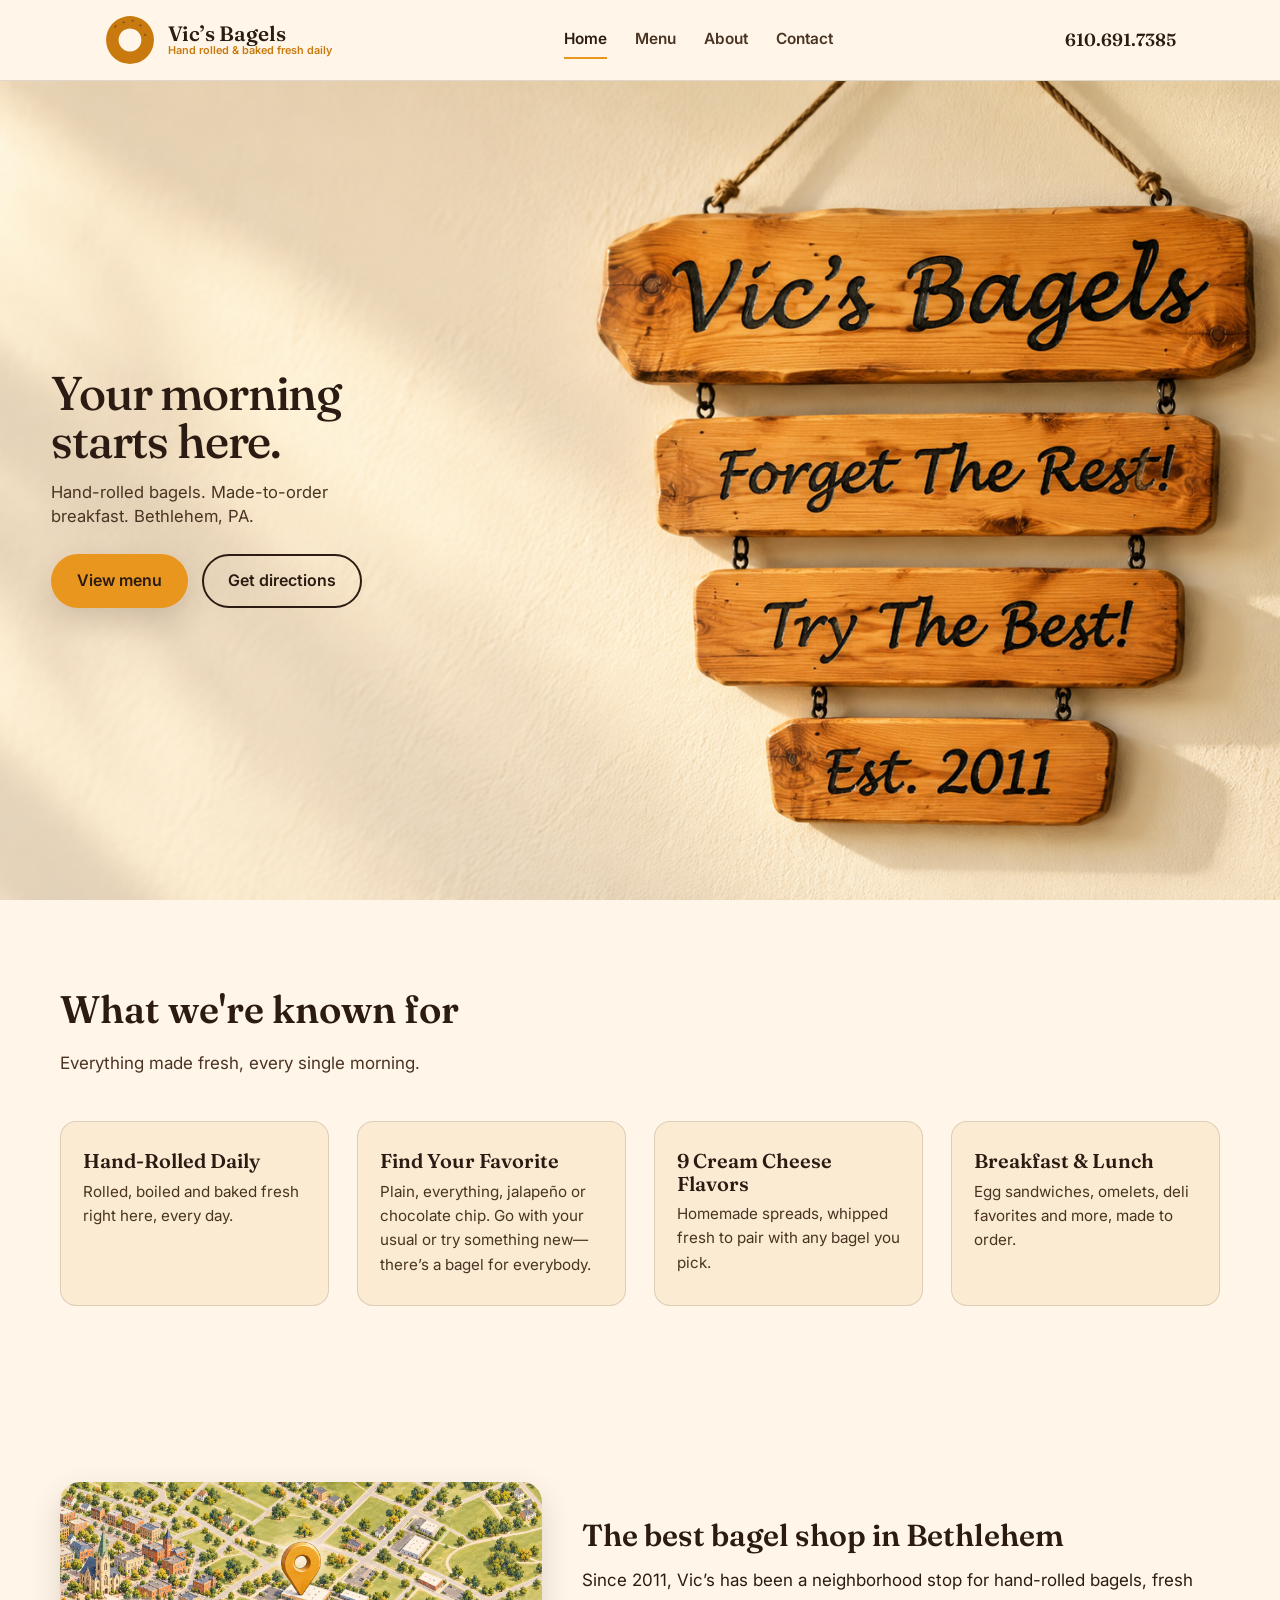
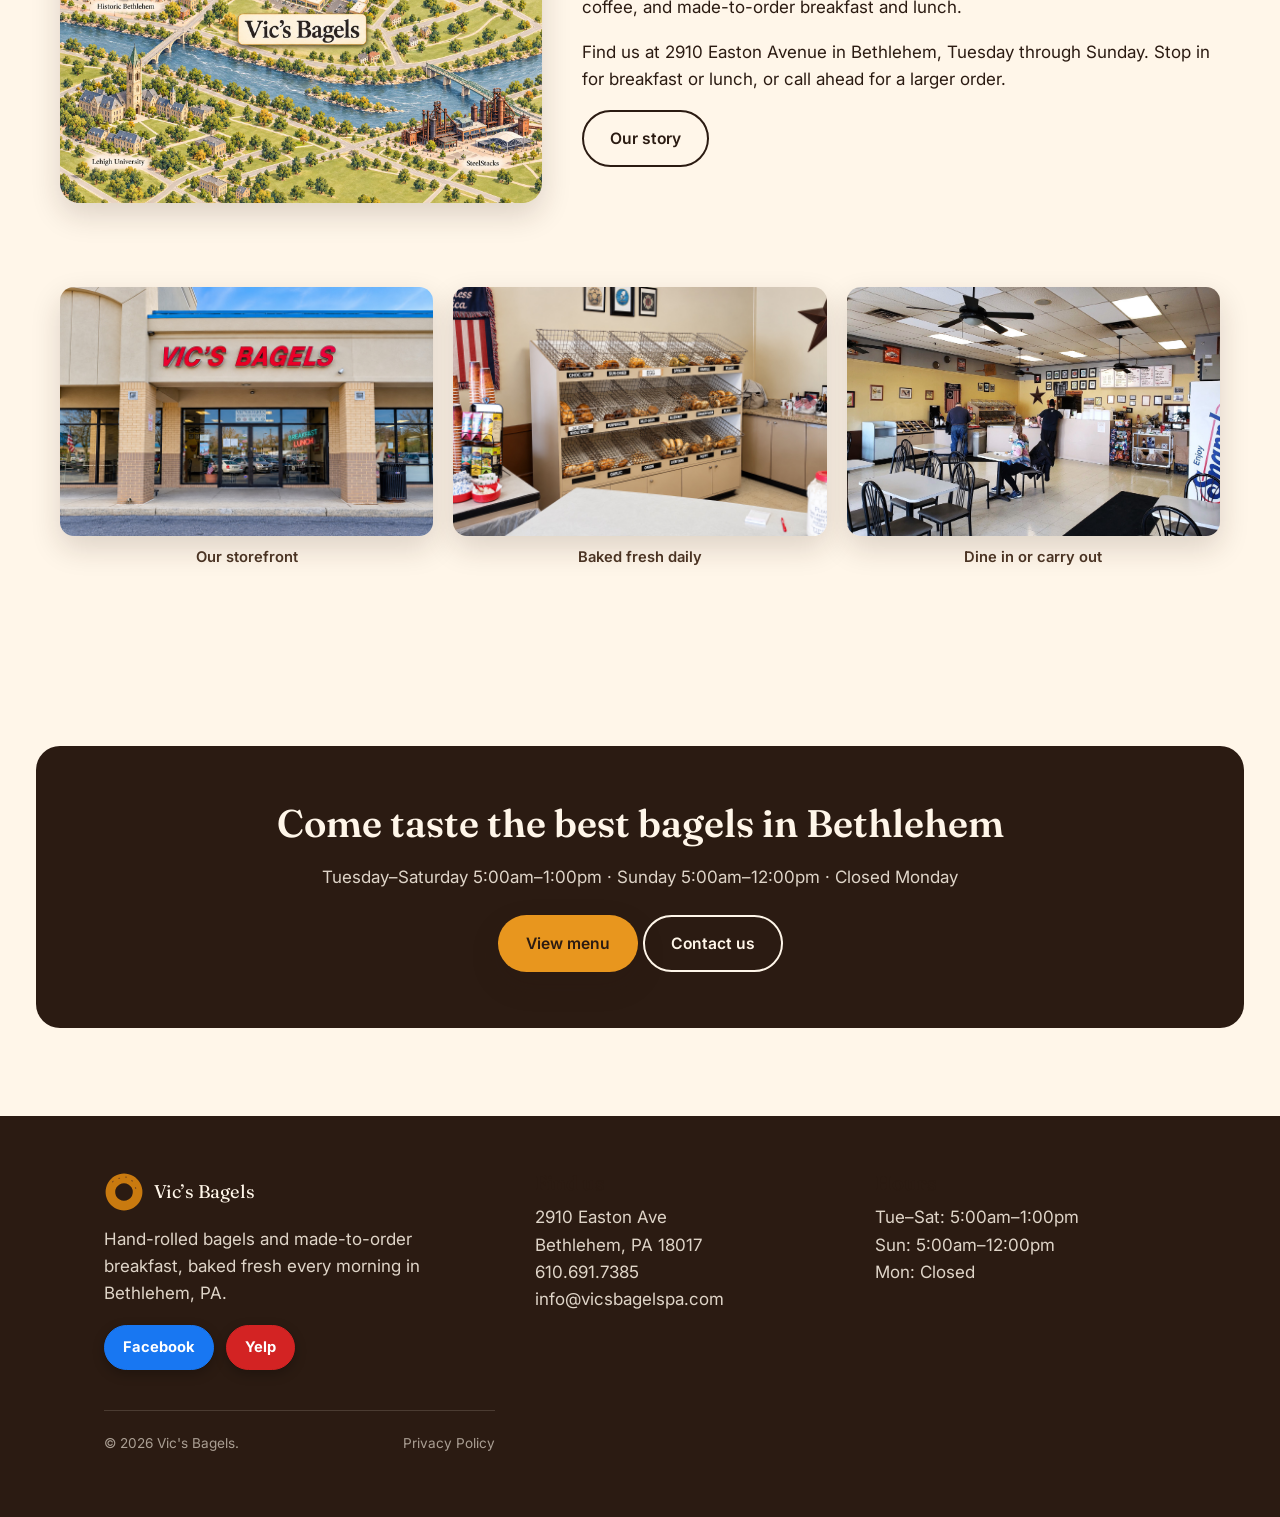
==== index.html @ ef510501 "Refine the phone homepage so the hero, menu board, map, and footer read as one flow. Co-authored-by:" ====
<!DOCTYPE html><html lang="en"><head><meta charset="UTF-8"><meta name="viewport" content="width=device-width, initial-scale=1.0"><title>Vic's Bagels | Fresh Hand-Rolled Bagels in Bethlehem, PA</title><link rel="canonical" href="https://vicsbagelspa.com/index.html"><meta name="description" content="Vic's Bagels in Bethlehem, PA — hand-rolled bagels, made-to-order breakfast and lunch, nine homemade cream cheese flavors. Open Tuesday through Sunday."><meta name="theme-color" content="#2B1B12"><link rel="icon" type="image/svg+xml" href="/favicon.svg"><link href="https://fonts.googleapis.com/css2?family=Fraunces:ital,wght@0,500;0,600;1,500&family=Inter:wght@400;500;600;700&display=swap" rel="stylesheet"><link rel="stylesheet" href="/style.css">
<style>
.hero-v4{position:relative;padding:0;background:var(--cream,#FFF6E9);overflow:hidden}
.hero-v4 .hero-right{position:relative;z-index:0}
.hero-v4 .hero-right img{width:100%;height:auto;max-width:100%;display:block;object-fit:contain}
.hero-v4 .hero-left{position:absolute;z-index:1;top:0;bottom:0;left:0;width:min(36%,520px);display:flex;align-items:center;padding:32px 8px 36px clamp(24px,4vw,72px)}
.hero-v4 .hero-content{max-width:34rem}
.hero-v4 h1{font-size:clamp(2.35rem,3.7vw,4.05rem);line-height:1.02;letter-spacing:-0.025em;margin:0 0 .3em;color:var(--crust,#2B1B12);font-weight:500}
.hero-v4 .lede{font-size:clamp(1.02rem,1.3vw,1.18rem);line-height:1.45;color:var(--crust-soft,#4A3323);max-width:30ch;margin:0}
.hero-v4 .cta-row{display:flex;flex-wrap:wrap;gap:12px 14px;margin-top:26px}
.hero-v4 .cta-row .btn{min-height:54px;padding:0 24px;display:inline-flex;align-items:center;font-size:1rem}
@media (min-width:1041px){
  .hero-v4{min-height:calc(100vh - 81px);min-height:calc(100dvh - 81px)}
  .hero-v4 .hero-right{position:absolute;inset:0}
  .hero-v4 .hero-right img{position:absolute;inset:0;width:100%;height:100%;max-width:none;max-height:none;object-fit:cover;object-position:center}
  .hero-v4 .hero-left{position:relative;min-height:calc(100vh - 81px);min-height:calc(100dvh - 81px)}
}
@media (max-width:1040px){
  .hero-v4{display:flex;flex-direction:column}
  .hero-v4 .hero-left{position:relative;width:auto;padding:48px 24px 20px}
  .hero-v4 .hero-content{max-width:38rem}
  .hero-v4 h1{font-size:clamp(2.45rem,8vw,3.5rem)}
  .hero-v4 .lede{max-width:40ch}
  .hero-v4 .hero-right img{width:100%;height:auto}
}
@media (max-width:720px){
  .hero-v4 .hero-left{padding:24px 16px 8px}
  .hero-v4 h1{font-size:clamp(2.05rem,8.4vw,2.7rem)}
  .hero-v4 .cta-row{margin-top:16px}
}
@media (max-width:480px){
  .hero-v4 .cta-row .btn{min-height:48px;padding:0 18px;font-size:.98rem}
}
.feature-grid{display:grid;grid-template-columns:repeat(4,1fr);gap:28px;margin-top:40px}
.feature-grid .card{background:var(--cream-dim,#FBEBD3);border-radius:16px;padding:28px 22px}
.feature-grid .card h3{margin-bottom:.35em}
.feature-grid .card p{font-size:.95rem;margin:0}
@media (max-width:860px){.feature-grid{grid-template-columns:1fr 1fr}}
@media (max-width:520px){.feature-grid{grid-template-columns:1fr}}
.story-v2{display:grid;grid-template-columns:1fr 1fr;gap:56px;align-items:center}
.story-v2 img{border-radius:20px;box-shadow:var(--shadow);width:100%;height:auto}
@media (max-width:860px){.story-v2{grid-template-columns:1fr}}
.peek-row{display:grid;grid-template-columns:repeat(3,1fr);gap:20px;margin-top:56px}
.peek-row figure{margin:0}
.peek-row img{border-radius:14px;width:100%;height:170px;object-fit:cover;box-shadow:var(--shadow)}
.peek-row figcaption{margin-top:10px;font-size:.92rem;font-weight:600;text-align:center;color:var(--crust-soft,#4A3323)}
@media (max-width:720px){.peek-row{grid-template-columns:1fr}}
.site-header .wrap{display:flex;align-items:center;justify-content:space-between;gap:24px;flex-wrap:wrap}
.header-phone{font-family:var(--font-display,"Fraunces",Georgia,serif);font-weight:600;font-size:1.1rem;white-space:nowrap;text-decoration:none;color:var(--crust,#2B1B12)}
.header-phone:hover{color:var(--yolk-deep,#C97A0F)}
@media (max-width:640px){.header-phone{display:none}}
</style>
</head><body>
<a class="skip-link" href="#main">Skip to content</a>
<header class="site-header"><div class="wrap"><a class="brand" href="/index.html"><svg viewBox="0 0 100 100"><path fill-rule="evenodd" clip-rule="evenodd" fill="#C97A0F" d="M50,4 A46,46 0 1,0 50.01,4 Z M50,28 A22,22 0 1,1 49.99,28 Z"/><g fill="#7A4A1E"><ellipse cx="38" cy="16" rx="2.4" ry="1.6" transform="rotate(-20 38 16)"/><ellipse cx="55" cy="13" rx="2.4" ry="1.6" transform="rotate(10 55 13)"/><ellipse cx="70" cy="22" rx="2.4" ry="1.6" transform="rotate(40 70 22)"/><ellipse cx="79" cy="40" rx="2.4" ry="1.6" transform="rotate(70 79 40)"/><ellipse cx="22" cy="24" rx="2.4" ry="1.6" transform="rotate(-50 22 24)"/></g></svg><span class="brand-word">Vic&#8217;s Bagels<span>Hand rolled &amp; baked fresh daily</span></span></a><nav class="main-nav" id="mainNav"><a href="/index.html" class="active">Home</a><a href="/menu.html">Menu</a><a href="/about.html">About</a><a href="/contact.html">Contact</a></nav><div class="header-cta"><a class="header-phone" href="tel:+16106917385">610.691.7385</a><button class="nav-toggle" id="navToggle" type="button" aria-expanded="false" aria-controls="mainNav" aria-label="Menu"><svg viewBox="0 0 24 24" fill="none" stroke="currentColor" stroke-width="2" aria-hidden="true"><line x1="3" y1="6" x2="21" y2="6"/><line x1="3" y1="12" x2="21" y2="12"/><line x1="3" y1="18" x2="21" y2="18"/></svg></button></div></div></header>

<main id="main" class="home-page">

<section class="hero-v4">
  <div class="hero-left">
    <div class="hero-content">
      <h1>Your morning<br>starts here.</h1>
      <p class="lede">Hand-rolled bagels. Made-to-order breakfast. Bethlehem, PA.</p>
      <div class="cta-row">
        <a class="btn btn-primary" href="/menu.html">View menu</a>
        <a class="btn btn-outline" href="https://maps.google.com/?q=Vic%27s+Bagels+2910+Easton+Ave+Bethlehem+PA+18017" target="_blank" rel="noopener">Get directions</a>
      </div>
    </div>
  </div>
  <div class="hero-right">
    <img src="/hero%20banner.PNG" alt="Hanging wooden sign reading Vic's Bagels, Forget The Rest, Try The Best, Est. 2011" width="1672" height="941">
  </div>
</section>

<section>
  <div class="wrap">
    <div class="section-head"><h2>What we're known for</h2><p>Everything made fresh, every single morning.</p></div>
    <div class="feature-grid">
      <div class="card"><h3>Hand-Rolled Daily</h3><p>Rolled, boiled and baked fresh right here, every day.</p></div>
      <div class="card"><h3>Find Your Favorite</h3><p>Plain, everything, jalapeño or chocolate chip. Go with your usual or try something new—there’s a bagel for everybody.</p></div>
      <div class="card"><h3>9 Cream Cheese Flavors</h3><p>Homemade spreads, whipped fresh to pair with any bagel you pick.</p></div>
      <div class="card"><h3>Breakfast &amp; Lunch</h3><p>Egg sandwiches, omelets, deli favorites and more, made to order.</p></div>
    </div>
  </div>
</section>

<section>
  <div class="wrap">
    <div class="story-v2">
      <img src="/vicsbgls.jpg" alt="Customers ordering at the Vic's Bagels counter" width="760" height="505">
      <div>
        <h2>The best bagel shop in Bethlehem</h2>
        <div class="story-copy">
          <p>Since 2011, Vic’s has been a neighborhood stop for hand-rolled bagels, fresh coffee, and made-to-order breakfast and lunch.</p>
          <p>Find us at 2910 Easton Avenue in Bethlehem, Tuesday through Sunday. Stop in for breakfast or lunch, or call ahead for a larger order.</p>
          <a class="btn btn-outline" href="/about.html">Our story</a>
        </div>
      </div>
    </div>
    <div class="peek-row">
      <figure><img src="/front.jpg" alt="Vic's Bagels storefront"><figcaption>Our storefront</figcaption></figure>
      <figure><img src="/bagels.jpg" alt="Baskets of bagels labeled by flavor"><figcaption>Baked fresh daily</figcaption></figure>
      <figure><img src="/side.jpg" alt="Side view of the dining room with people at the counter and tables"><figcaption>Dine in or carry out</figcaption></figure>
    </div>
  </div>
</section>

<section>
  <div class="wrap home-cta">
    <h2 style="color:var(--cream)">Come taste the best bagels in Bethlehem</h2>
    <p style="color:var(--cream);opacity:.85;margin-left:auto;margin-right:auto">Tuesday&#8211;Saturday 5:00am&#8211;1:00pm &middot; Sunday 5:00am&#8211;12:00pm &middot; Closed Monday</p>
    <div class="cta-row" style="justify-content:center;margin-top:24px">
      <a class="btn btn-primary" href="/menu.html">View menu</a>
      <a class="btn btn-outline" style="border-color:var(--cream);color:var(--cream)" href="/contact.html">Contact us</a>
    </div>
  </div>
</section>

</main>

<footer class="site-footer home-footer"><div class="wrap footer-grid">
  <div>
    <a class="footer-brand" href="/index.html"><svg viewBox="0 0 100 100"><path fill-rule="evenodd" clip-rule="evenodd" fill="#C97A0F" d="M50,4 A46,46 0 1,0 50.01,4 Z M50,28 A22,22 0 1,1 49.99,28 Z"/><g fill="#7A4A1E"><ellipse cx="38" cy="16" rx="2.4" ry="1.6" transform="rotate(-20 38 16)"/><ellipse cx="55" cy="13" rx="2.4" ry="1.6" transform="rotate(10 55 13)"/><ellipse cx="70" cy="22" rx="2.4" ry="1.6" transform="rotate(40 70 22)"/><ellipse cx="79" cy="40" rx="2.4" ry="1.6" transform="rotate(70 79 40)"/><ellipse cx="22" cy="24" rx="2.4" ry="1.6" transform="rotate(-50 22 24)"/></g></svg><span>Vic&#8217;s Bagels</span></a>
    <p>Hand-rolled bagels and made-to-order breakfast, baked fresh every morning in Bethlehem, PA.</p>
    <div class="social-row">
      <a class="social-btn" href="https://www.facebook.com/profile.php?id=280882411932822" target="_blank" rel="noopener">Facebook</a>
      <a class="social-btn" href="https://www.yelp.com/biz/vics-bagels-bethlehem" target="_blank" rel="noopener">Yelp</a>
    </div>
  </div>
  <div>
    <h3>Find us</h3>
    <p>2910 Easton Ave<br>Bethlehem, PA 18017<br>610.691.7385<br>info@vicsbagelspa.com</p>
  </div>
  <div>
    <h3>Hours</h3>
    <p>Tue&#8211;Sat: 5:00am&#8211;1:00pm<br>Sun: 5:00am&#8211;12:00pm<br>Mon: Closed</p>
  </div>
  <div class="footer-bottom">&copy; 2026 Vic's Bagels. <a href="/privacy-policy.html">Privacy Policy</a></div>
</div></footer>
<script src="/script.js"></script>
</body></html>
---- style.css ----
:root{--crust:#2B1B12;--crust-soft:#4A3323;--cream:#FFF6E9;--cream-dim:#FBEBD3;--yolk:#E8961E;--yolk-deep:#C97A0F;--brick:#A63A2E;--line:rgba(43,27,18,0.14);--shadow:0 12px 30px rgba(43,27,18,0.16);--font-display:"Fraunces",Georgia,serif;--font-body:"Inter",-apple-system,sans-serif;--max:1120px;}
*{box-sizing:border-box;}html{scroll-behavior:smooth;}body{margin:0;background:var(--cream);color:var(--crust);font-family:var(--font-body);font-size:17px;line-height:1.6;}
img{max-width:100%;display:block;}a{color:inherit;}h1,h2,h3,h4{font-family:var(--font-display);font-weight:600;line-height:1.12;margin:0 0 .5em;color:var(--crust);}
h1{font-size:clamp(2.4rem,5vw,3.9rem);font-weight:500;}h2{font-size:clamp(1.7rem,3vw,2.4rem);}h3{font-size:1.25rem;}p{margin:0 0 1em;max-width:62ch;}
.wrap{max-width:var(--max);margin:0 auto;padding:0 24px;}section{padding:88px 0;}@media (max-width:720px){section{padding:56px 0;}}
.btn{display:inline-flex;align-items:center;gap:8px;padding:14px 26px;border-radius:999px;font-weight:600;font-size:.98rem;text-decoration:none;border:2px solid transparent;cursor:pointer;transition:.15s;}
.btn:hover{transform:translateY(-2px);}.btn-primary{background:var(--yolk);color:var(--crust);box-shadow:var(--shadow);}.btn-primary:hover{background:var(--yolk-deep);}
.btn-outline{background:transparent;border-color:var(--crust);color:var(--crust);}.btn-outline:hover{background:var(--crust);color:var(--cream);}
.btn-ghost{background:transparent;color:var(--cream);border-color:rgba(255,246,233,.5);}.btn-ghost:hover{background:rgba(255,246,233,.14);}
.tile-rule{height:10px;background-image:linear-gradient(45deg,var(--crust) 25%,transparent 25%,transparent 75%,var(--crust) 75%),linear-gradient(45deg,var(--crust) 25%,transparent 25%,transparent 75%,var(--crust) 75%);background-size:10px 10px;background-position:0 0,5px 5px;opacity:.14;}
.site-header{position:sticky;top:0;z-index:50;background:var(--cream);border-bottom:1px solid var(--line);}
.site-header .wrap{display:flex;align-items:center;justify-content:space-between;padding:14px 24px;gap:20px;}
.brand{display:flex;align-items:center;gap:12px;text-decoration:none;}.brand svg{width:52px;height:52px;flex:none;}
.brand-word{font-family:var(--font-display);font-size:1.3rem;font-weight:600;color:var(--crust);line-height:1.05;}
.brand-word span{display:block;font-family:var(--font-body);font-size:.68rem;font-weight:600;color:var(--yolk-deep);}
nav.main-nav{display:flex;align-items:center;gap:28px;}nav.main-nav a{text-decoration:none;color:var(--crust-soft);font-weight:600;font-size:.96rem;padding:6px 0;border-bottom:2px solid transparent;}
nav.main-nav a:hover,nav.main-nav a.active{color:var(--crust);border-color:var(--yolk);}
.header-cta{display:flex;align-items:center;gap:14px;}.header-phone{font-weight:700;text-decoration:none;color:var(--crust);font-family:var(--font-display);font-size:1.05rem;}
.nav-toggle{display:none;background:none;border:none;cursor:pointer;padding:8px;color:var(--crust);min-width:44px;min-height:44px;align-items:center;justify-content:center;}.nav-toggle svg{width:26px;height:26px;}.nav-toggle:focus-visible{outline:2px solid var(--yolk-deep);outline-offset:2px;}
@media (max-width:860px){.site-header .wrap{padding:14px 20px;}nav.main-nav{position:fixed;inset:0 0 0 auto;height:100vh;width:min(78vw,320px);background:var(--crust);color:var(--cream);flex-direction:column;align-items:flex-start;padding:90px 30px;gap:22px;transform:translateX(100%);transition:transform .28s ease;}
nav.main-nav.open{transform:translateX(0);}nav.main-nav a{color:var(--cream);font-size:1.15rem;}nav.main-nav a:hover,nav.main-nav a.active{color:var(--yolk);}.header-phone span.phone-text{display:none;}.nav-toggle{display:flex;}}
@media (max-width:480px){.wrap{padding:0 16px;}.brand-word{font-size:1.1rem;}.brand svg{width:42px;height:42px;}}
.hero{padding:56px 0 70px;background:linear-gradient(180deg,var(--cream) 0%,var(--cream-dim) 100%);}
@media (max-width:720px){.hero{padding:40px 0 50px;}}
.hero .wrap{display:grid;grid-template-columns:1.2fr .95fr;gap:56px;align-items:center;}@media (max-width:920px){.hero .wrap{grid-template-columns:1fr;gap:36px;}}
.hero-badge{display:inline-flex;align-items:center;gap:10px;background:var(--crust);color:var(--cream);padding:8px 16px 8px 8px;border-radius:999px;font-size:.85rem;font-weight:600;margin-bottom:22px;}
.hero-badge .dot{width:9px;height:9px;border-radius:50%;background:#5FBF6B;flex:none;}.hero-badge.closed .dot{background:var(--brick);}
.hero h1 em{font-style:italic;color:var(--yolk-deep);}.hero-sub{font-size:1.15rem;color:var(--crust-soft);max-width:46ch;}.hero-actions{display:flex;flex-wrap:wrap;gap:14px;margin-top:28px;}
@media (max-width:480px){.hero-actions{flex-direction:column;align-items:stretch;}.hero-actions .btn{justify-content:center;}}
.hours-card{background:var(--crust);color:var(--cream);border-radius:22px;padding:30px 32px;box-shadow:var(--shadow);}
@media (max-width:480px){.hours-card{padding:24px 22px;}}
.hours-card h3{color:var(--cream);font-size:1.05rem;margin-bottom:16px;}
.hours-row{display:flex;justify-content:space-between;padding:9px 0;border-bottom:1px solid rgba(255,246,233,.14);font-size:.98rem;}.hours-row:last-of-type{border-bottom:none;}
.hours-row .day{color:rgba(255,246,233,.75);}.hours-row.closed .day,.hours-row.closed .time{color:var(--brick);font-weight:600;}
.hours-card .addr{margin-top:20px;padding-top:18px;border-top:1px solid rgba(255,246,233,.2);font-size:.92rem;color:rgba(255,246,233,.85);}.hours-card .addr a{color:var(--yolk);text-decoration:none;font-weight:600;}
.grid-3{display:grid;grid-template-columns:repeat(3,1fr);gap:26px;}@media (max-width:820px){.grid-3{grid-template-columns:repeat(2,1fr);}}@media (max-width:560px){.grid-3{grid-template-columns:1fr;}}
.card{background:#fff;border:1px solid var(--line);border-radius:18px;padding:28px 26px;}.card p{color:var(--crust-soft);margin-bottom:0;font-size:.97rem;}
.section-head{max-width:640px;margin-bottom:44px;}.section-head p{color:var(--crust-soft);}.section-alt{background:var(--cream-dim);}
.story{display:grid;grid-template-columns:.9fr 1.1fr;gap:56px;align-items:center;}@media (max-width:860px){.story{grid-template-columns:1fr;gap:24px;}}
.story img{border-radius:20px;box-shadow:var(--shadow);width:100%;height:auto;}.story.reverse .img-col{order:2;}@media (max-width:860px){.story.reverse .img-col{order:0;}}.story + .story{margin-top:70px;}@media (max-width:860px){.story + .story{margin-top:44px;}}
.home-cta{background:var(--crust);border-radius:24px;padding:56px 40px;text-align:center;color:var(--cream)}
.home-cta h2,.home-cta p{color:var(--cream)}
.home-cta p{opacity:.85;margin-left:auto;margin-right:auto}
.home-cta .cta-row{justify-content:center;margin-top:24px}
.home-cta .btn-outline{border-color:var(--cream);color:var(--cream)}
@media (max-width:860px){
  .about-page .story{grid-template-columns:118px minmax(0,1fr);grid-template-areas:"img title" "copy copy";gap:10px 14px;align-items:center}
  .about-page .story .img-col{grid-area:img;order:0}
  .about-page .story > div{display:contents}
  .about-page .story h2{grid-area:title;font-size:1.28rem;line-height:1.15;margin:0}
  .about-page .story p{grid-area:copy;font-size:.95rem;margin:0}
  .about-page .story + .story{margin-top:28px}
  .contact-page .contact-grid{gap:22px}
  .contact-page .info-list{margin-bottom:14px}
  .contact-page .info-list li{padding:10px 0}
  .contact-page .map-frame{margin-top:14px}
  .contact-page .map-frame iframe{height:200px}
}
@media (max-width:720px){
  .about-page section,.contact-page section{padding:32px 0}
  .about-page .section-head,.contact-page .section-head{margin-bottom:18px}
  .about-page .card{padding:16px 14px}
  .about-page .grid-3{grid-template-columns:1fr 1fr;gap:12px}
  .about-page .grid-3 .card:last-child{grid-column:1 / -1}
  .about-page .card h3{font-size:1.05rem}
  .about-page .card p{font-size:.88rem}
}
@media (max-width:860px){
  body:has(.home-page) .site-header .wrap{flex-wrap:nowrap;gap:12px;}
  .home-page .hero-v4{display:flex;flex-direction:column;gap:0;padding:0;background:var(--cream);}
  .home-page .hero-v4 .hero-right{order:0;margin:0;}
  .home-page .hero-v4 .hero-right img{width:100%;height:auto;max-height:none;object-fit:contain;object-position:center;}
  .home-page .hero-v4 .hero-left{order:1;position:relative;width:auto;top:auto;bottom:auto;left:auto;padding:14px 16px 6px;background:var(--cream);}
  .home-page .hero-v4 .hero-content{max-width:none;}
  .home-page .hero-v4 h1{font-size:clamp(2rem,8vw,2.55rem);margin:0 0 .25em;}
  .home-page .hero-v4 .lede{max-width:36ch;font-size:1rem;}
  .home-page .hero-v4 .cta-row{margin-top:14px;gap:10px;}
  .home-page .hero-v4 .cta-row .btn{min-height:48px;padding:0 16px;}
  .home-page section{padding:28px 0;}
  .home-page .section-head{margin-bottom:12px;}
  .home-page .section-head h2{font-size:1.55rem;margin-bottom:.25em;}
  .home-page .section-head p{font-size:.95rem;margin:0;}
  .home-page .feature-grid{grid-template-columns:1fr 1fr;gap:0 16px;margin-top:2px;border-top:1px solid rgba(201,122,15,.55);}
  .home-page .feature-grid .card{background:transparent;border:0;border-radius:0;box-shadow:none;padding:11px 0 12px;border-bottom:1px solid rgba(201,122,15,.38);}
  .home-page .feature-grid .card h3{display:flex;align-items:center;gap:8px;font-size:1.02rem;margin:0 0 .25em;}
  .home-page .feature-grid .card h3::before{content:"";width:9px;height:9px;border-radius:50%;flex:none;background:radial-gradient(circle at 50% 50%, transparent 0 2px, var(--yolk) 2.5px);}
  .home-page .feature-grid .card p{font-size:.86rem;line-height:1.4;margin:0;color:var(--crust-soft);}
  .home-page .story-v2{display:grid;grid-template-columns:1fr;grid-template-areas:none;gap:0;align-items:start;}
  .home-page .story-v2 > img{grid-area:auto;width:100%;height:auto;object-fit:contain;border-radius:16px;}
  .home-page .story-v2 > div{display:block;}
  .home-page .story-v2 h2{grid-area:auto;font-size:1.5rem;line-height:1.15;margin:14px 0 .35em;}
  .home-page .story-copy{grid-area:auto;}
  .home-page .story-copy p + p{display:none;}
  .home-page .story-v2 p{font-size:.98rem;margin:0 0 .85em;max-width:none;}
  .home-page .peek-row{grid-template-columns:repeat(3,minmax(0,1fr));gap:10px;margin-top:18px;}
  .home-page .peek-row img{width:100%;height:auto;aspect-ratio:3/2;object-fit:cover;object-position:center;}
  .home-page .peek-row figcaption{font-size:.75rem;line-height:1.3;margin-top:6px;}
  .home-page > section:has(.home-cta){padding:0;background:var(--crust);}
  .home-cta{border-radius:0;background:transparent;padding:26px 4px 16px;max-width:none;}
  .home-cta p{display:none;}
  .home-cta .cta-row{margin-top:14px;}
  .home-footer{padding:6px 0 18px;border-top:1px solid rgba(255,246,233,.18);background-color:#2B1B12;background-image:
    radial-gradient(ellipse at 50% 40%, rgba(43,27,18,.93) 0%, rgba(43,27,18,.62) 48%, rgba(43,27,18,.12) 100%),
    radial-gradient(8px 3px at 14px 20px, rgba(244,228,196,.62) 60%, transparent 62%),
    radial-gradient(circle at 30px 48px, rgba(16,10,8,.85) 0 1.7px, transparent 2px),
    radial-gradient(6px 2.5px at 12px 86px, rgba(231,201,138,.5) 60%, transparent 62%),
    radial-gradient(circle at 36px 118px, rgba(247,241,228,.45) 0 1.3px, transparent 1.8px),
    radial-gradient(7px 3px at 22px 168px, rgba(201,132,58,.4) 60%, transparent 62%),
    radial-gradient(circle at 16px 206px, rgba(12,8,6,.8) 0 1.6px, transparent 2px),
    radial-gradient(8px 3px at 214px 24px, rgba(246,231,204,.55) 60%, transparent 62%),
    radial-gradient(circle at 196px 52px, rgba(16,10,8,.8) 0 1.6px, transparent 2px),
    radial-gradient(6px 2.5px at 226px 92px, rgba(232,194,122,.42) 60%, transparent 62%),
    radial-gradient(circle at 188px 140px, rgba(248,242,230,.4) 0 1.2px, transparent 1.7px),
    radial-gradient(7px 3px at 220px 188px, rgba(215,161,90,.38) 60%, transparent 62%),
    radial-gradient(circle at 204px 224px, rgba(20,14,10,.75) 0 1.5px, transparent 2px),
    radial-gradient(circle at 120px 120px, rgba(20,14,10,.18) 0 1px, transparent 1.4px);
  background-size:auto,240px 240px,240px 240px,240px 240px,240px 240px,240px 240px,240px 240px,240px 240px,240px 240px,240px 240px,240px 240px,240px 240px,240px 240px,240px 240px;}
  .home-footer .footer-grid{gap:14px;margin-bottom:12px;}
  .home-footer h3{color:var(--cream);font-size:1.05rem;margin-bottom:.35em;}
  .home-footer p{line-height:1.45;margin-bottom:.35em;}
  .home-footer .footer-bottom{padding-top:12px;}
  .home-footer .social-btn,
  .home-footer .social-btn[href*="facebook"],
  .home-footer .social-btn[href*="yelp"]{background:transparent!important;border-color:rgba(255,246,233,.42);color:#FFF6E9!important;box-shadow:none;padding:8px 14px;font-weight:600;}
  .home-footer .social-btn:hover{background:rgba(255,246,233,.08)!important;color:#FFF6E9!important;}
}
@media (max-width:480px){
  .home-page .feature-grid{grid-template-columns:1fr;}
}
@media (min-width:1041px){
  .home-page .wrap,
  .contact-page .wrap{max-width:min(1240px,calc(100vw - 72px));}
  .home-page .story-v2 img,
  .home-page .peek-row img{width:100%;height:auto;object-fit:contain;}
  .home-page .story-v2 h2{font-size:clamp(1.9rem,2vw,2.3rem);}
  .home-page .story-v2{grid-template-columns:minmax(0,.86fr) minmax(0,1.14fr);gap:40px;align-items:center;}
  .home-page .peek-row{margin-top:84px;}
  .contact-page .contact-grid{gap:40px;align-items:start;}
  .contact-page .map-frame iframe{width:100%;height:auto;aspect-ratio:3/2;}
}
.gallery-grid{display:grid;grid-template-columns:repeat(3,1fr);gap:16px;}@media (max-width:720px){.gallery-grid{grid-template-columns:repeat(2,1fr);}}@media (max-width:480px){.gallery-grid{grid-template-columns:1fr;}}.gallery-grid img{border-radius:14px;width:100%;height:100%;object-fit:cover;aspect-ratio:4/3;}
.menu-block{margin-bottom:64px;}.menu-block-head{display:flex;align-items:baseline;justify-content:space-between;gap:20px;border-bottom:2px solid var(--crust);padding-bottom:10px;margin-bottom:6px;}
.menu-note{color:var(--crust-soft);font-size:.95rem;margin-bottom:22px;}
.menu-list{list-style:none;margin:0;padding:0;}.menu-list li{display:flex;justify-content:space-between;gap:16px;padding:13px 0;border-bottom:1px dashed var(--line);}
.menu-list li .name{font-weight:600;}.menu-list li .desc{display:block;font-weight:400;color:var(--crust-soft);font-size:.9rem;}.menu-list li .price{font-family:var(--font-display);font-weight:600;color:var(--yolk-deep);white-space:nowrap;}
.menu-page{padding:32px 0 48px;}
.menu-page .section-head{margin-bottom:64px;}
.menu-page .section-head h1{font-size:clamp(2.15rem,4.2vw,2.85rem);font-weight:500;margin-bottom:0;}
.menu-page .menu-block{padding:0;margin:0;min-width:0;}
.menu-page .menu-block + .menu-block{margin-top:56px;}
.menu-page .menu-block h2{margin:0 0 28px;padding:0 0 10px;border-bottom:1px solid var(--line);font-size:clamp(1.4rem,2.2vw,1.75rem);font-weight:600;}
.menu-page .menu-list li{align-items:baseline;gap:16px;padding:22px 0;border-bottom:none;}
.menu-page .menu-list li .name{flex:1 1 auto;min-width:0;font-weight:600;font-size:17px;overflow-wrap:break-word;}
.menu-page .menu-list li .price{flex:none;font-weight:600;font-size:17px;}
.menu-page .menu-note{margin:32px 0 0;max-width:none;font-size:17px;font-style:italic;font-weight:500;line-height:1.5;color:var(--crust);}
.menu-page .menu-note + .menu-note{margin-top:16px;}
.menu-page .menu-footnotes{margin-top:56px;padding-top:16px;border-top:1px solid var(--line);font-size:.875rem;line-height:1.45;color:var(--crust-soft);}
.menu-page .menu-footnotes p{margin:0 0 .3em;max-width:none;}
@media (min-width:800px){
.menu-page .menu-list{display:grid;grid-template-columns:repeat(2,minmax(0,1fr));column-gap:48px;align-items:start;}
}
.two-col{display:grid;grid-template-columns:1fr 1fr;gap:50px;}@media (max-width:760px){.two-col{grid-template-columns:1fr;gap:30px;}}
.tag-row{display:flex;flex-wrap:wrap;gap:10px;}.tag{background:var(--cream-dim);border:1px solid var(--line);padding:8px 14px;border-radius:999px;font-size:.9rem;font-weight:600;}
.cta-band{background:var(--crust);color:var(--cream);text-align:center;}.cta-band h2{color:var(--cream);}.cta-band p{color:rgba(255,246,233,.8);margin:0 auto 28px;}.cta-band .hero-actions{justify-content:center;}
.contact-grid{display:grid;grid-template-columns:1fr 1fr;gap:56px;}@media (max-width:900px){.contact-grid{grid-template-columns:1fr;gap:32px;}}
.info-list{list-style:none;margin:0 0 30px;padding:0;}.info-list li{padding:14px 0;border-bottom:1px solid var(--line);}.info-list li a{text-decoration:none;font-weight:600;word-break:break-word;}
.social-row{display:flex;gap:12px;flex-wrap:wrap;}.social-btn{display:inline-flex;align-items:center;gap:8px;border:1px solid var(--line);border-radius:999px;padding:10px 18px;text-decoration:none;font-weight:700;font-size:.92rem;background:#fff;color:#2B1B12!important;}.social-btn:visited{color:#2B1B12!important;}.social-btn:hover{border-color:var(--crust);background:var(--cream-dim);}
.footer-grid .social-row{margin-top:14px;}
.map-frame{border-radius:18px;overflow:hidden;border:1px solid var(--line);margin-top:26px;}.map-frame iframe{width:100%;height:280px;border:0;display:block;}
form.order-form{background:#fff;border:1px solid var(--line);border-radius:20px;padding:32px;box-shadow:var(--shadow);}@media (max-width:480px){form.order-form{padding:22px;}}.form-row{display:grid;grid-template-columns:1fr 1fr;gap:16px;}@media (max-width:520px){.form-row{grid-template-columns:1fr;}}
.field{margin-bottom:18px;}.field label{display:block;font-weight:600;font-size:.9rem;margin-bottom:6px;}
.field input,.field textarea{width:100%;padding:12px 14px;border-radius:10px;border:1px solid var(--line);font-size:16px;background:var(--cream);color:var(--crust);}
.field input:focus,.field textarea:focus{outline:3px solid rgba(232,150,30,.35);border-color:var(--yolk-deep);}.field textarea{resize:vertical;min-height:110px;}
button[type="submit"]{width:100%;justify-content:center;border:none;font-size:1rem;padding:15px;}
.site-footer{background:var(--crust);color:rgba(255,246,233,.85);padding:56px 0 26px;}.footer-grid{display:grid;grid-template-columns:1.3fr 1fr 1fr;gap:40px;margin-bottom:36px;}@media (max-width:720px){.footer-grid{grid-template-columns:1fr;gap:30px;}}
.footer-grid h4{color:var(--cream);margin-bottom:14px;}.footer-grid a{text-decoration:none;color:rgba(255,246,233,.78);}.footer-grid a:hover{color:var(--yolk);}
.footer-brand{display:flex;align-items:center;gap:10px;margin-bottom:14px;}.footer-brand svg{width:40px;height:40px;flex:none;}.footer-brand span{font-family:var(--font-display);font-size:1.15rem;color:var(--cream);}
.footer-links{padding:0;margin:0;display:flex;flex-direction:column;gap:10px;}.footer-links li{list-style:none;word-break:break-word;}
.footer-hours .hours-row{border-bottom:1px solid rgba(255,246,233,.12);padding:7px 0;font-size:.92rem;list-style:none;}.footer-hours .hours-row:last-child{border:none;}
.footer-bottom{border-top:1px solid rgba(255,246,233,.15);padding-top:22px;display:flex;justify-content:space-between;flex-wrap:wrap;gap:12px;font-size:.85rem;color:rgba(255,246,233,.6);}.footer-bottom a{color:rgba(255,246,233,.6);}
.content-page{padding:64px 0 100px;}.content-page h2{margin-top:1.6em;}.content-page ul{padding-left:1.2em;}
.center-page{min-height:60vh;display:flex;align-items:center;justify-content:center;text-align:center;padding:80px 24px;}.center-page .wrap{max-width:520px;}
.skip-link{position:absolute;left:-999px;background:var(--crust);color:var(--cream);padding:12px 18px;z-index:100;}.skip-link:focus{left:0;top:0;}
.social-btn[href*="facebook"]{background:#1877F2;border-color:#1877F2;color:#fff!important;}.social-btn[href*="facebook"]:visited{color:#fff!important;}.social-btn[href*="facebook"]:hover{background:#0F5FCC;border-color:#0F5FCC;color:#fff!important;transform:translateY(-2px);}
.social-btn[href*="yelp"]{background:#D32323;border-color:#D32323;color:#fff!important;}.social-btn[href*="yelp"]:visited{color:#fff!important;}.social-btn[href*="yelp"]:hover{background:#A91B1B;border-color:#A91B1B;color:#fff!important;transform:translateY(-2px);}
.social-btn{transition:.15s;box-shadow:0 4px 12px rgba(0,0,0,.25);}
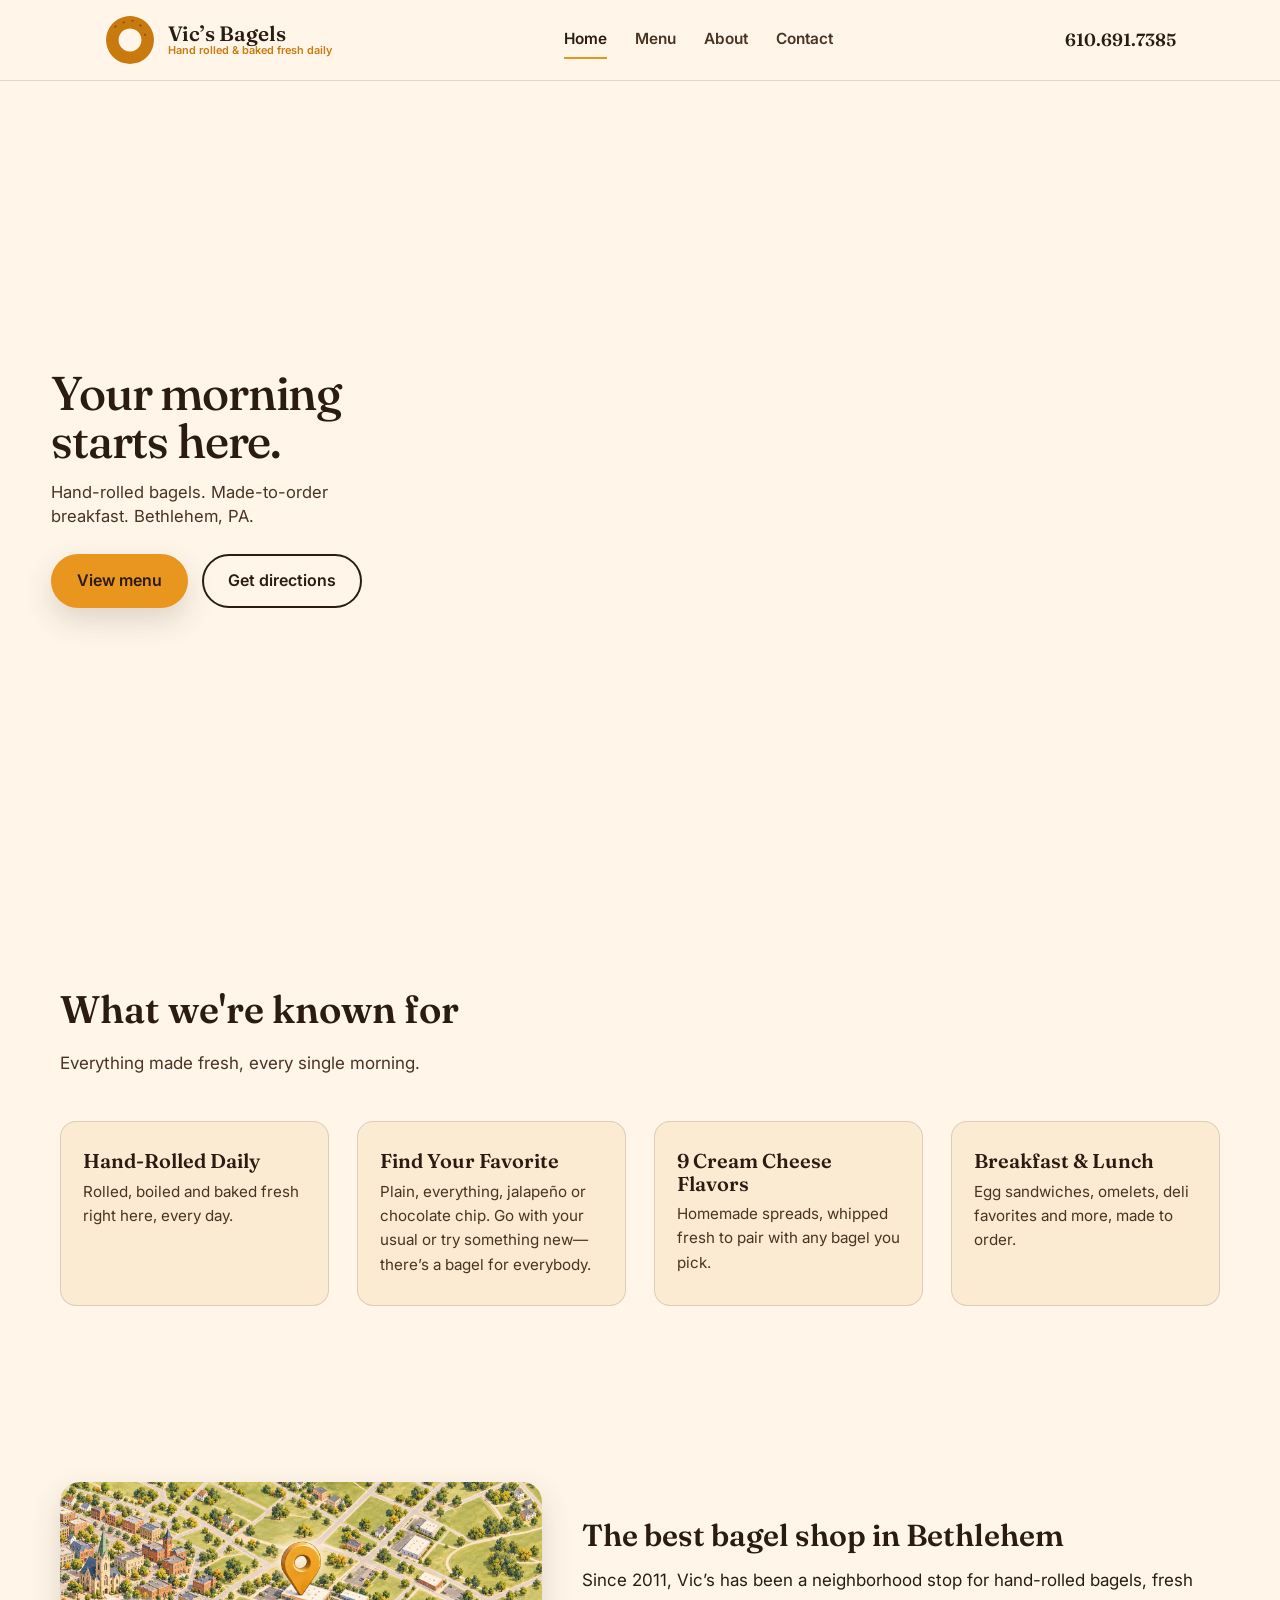
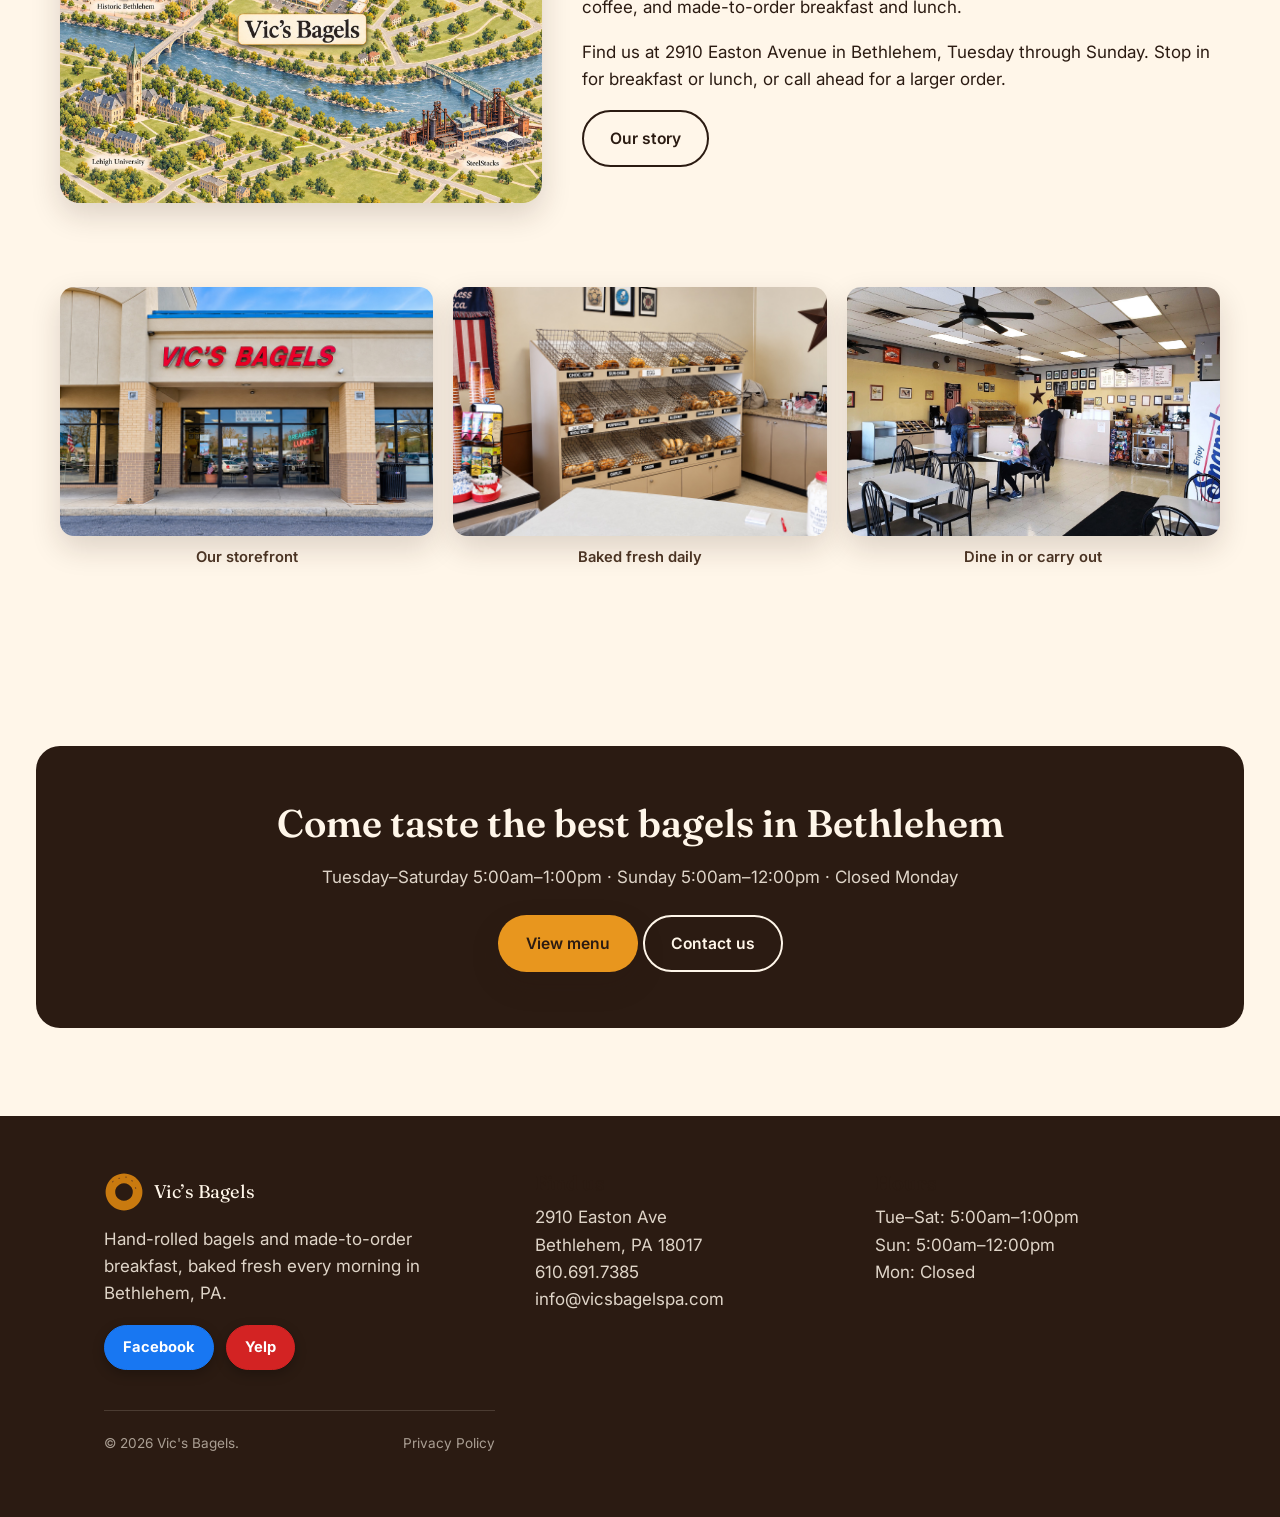
==== commit c07f4ff8: "Give the phone homepage a beige sign hero, four food rows, and the shop map above the footer. Co-aut" ====
--- a/index.html
+++ b/index.html
@@ -60,7 +60,8 @@
   <div class="hero-left">
     <div class="hero-content">
       <h1>Your morning<br>starts here.</h1>
-      <p class="lede">Hand-rolled bagels. Made-to-order breakfast. Bethlehem, PA.</p>
+      <h1 class="hero-title-phone">Your<br>morning<br>starts here.</h1>
+      <p class="lede">Hand-rolled bagels. Made-to-order breakfast. <span class="lede-place">Bethlehem, PA.</span></p>
       <div class="cta-row">
         <a class="btn btn-primary" href="/menu.html">View menu</a>
         <a class="btn btn-outline" href="https://maps.google.com/?q=Vic%27s+Bagels+2910+Easton+Ave+Bethlehem+PA+18017" target="_blank" rel="noopener">Get directions</a>
@@ -68,7 +69,10 @@
     </div>
   </div>
   <div class="hero-right">
-    <img src="/hero%20banner.PNG" alt="Hanging wooden sign reading Vic's Bagels, Forget The Rest, Try The Best, Est. 2011" width="1672" height="941">
+    <picture>
+      <source media="(max-width: 860px)" srcset="/hero-sign-cut.png" type="image/png">
+      <img src="/hero%20banner.PNG" alt="Hanging wooden sign reading Vic's Bagels, Forget The Rest, Try The Best, Est. 2011" width="1672" height="941">
+    </picture>
   </div>
 </section>
 
@@ -116,12 +120,59 @@
   </div>
 </section>
 
+<div class="home-phone">
+  <section class="m-food" aria-labelledby="m-food-title">
+    <h2 id="m-food-title">Start with your usual.</h2>
+    <div class="m-rows">
+      <article class="m-row">
+        <img src="/handrld.png" alt="Hands rolling a raw bagel on a floured steel table" width="1122" height="1402" loading="lazy" decoding="async">
+        <div>
+          <h3>Hand-Rolled Daily</h3>
+          <p>Rolled, boiled and baked fresh right here, every day.</p>
+        </div>
+      </article>
+      <article class="m-row m-flip">
+        <img src="/platebagels.png" alt="Tray of plain, everything, and sesame bagels" width="1536" height="1024" loading="lazy" decoding="async">
+        <div>
+          <h3>Find Your Favorite</h3>
+          <p>Plain, everything, jalapeño or chocolate chip. Go with your usual or try something new—there’s a bagel for everybody.</p>
+        </div>
+      </article>
+      <article class="m-row">
+        <img src="/creamchz.png" alt="Everything bagel spread with cream cheese" width="1122" height="1402" loading="lazy" decoding="async">
+        <div>
+          <h3>9 Cream Cheese Flavors</h3>
+          <p>Homemade spreads, whipped fresh to pair with any bagel you pick.</p>
+        </div>
+      </article>
+      <article class="m-row m-flip">
+        <img src="/bcnegchz.jpg" alt="Egg, cheese, and bacon breakfast sandwich on an everything bagel" width="1536" height="1024" loading="lazy" decoding="async">
+        <div>
+          <h3>Breakfast &amp; Lunch</h3>
+          <p>Egg sandwiches, omelets, deli favorites and more, made to order.</p>
+        </div>
+      </article>
+    </div>
+    <a class="m-more" href="/menu.html">Explore menu →</a>
+  </section>
+
+  <section class="m-bethlehem" aria-labelledby="m-shop-title">
+    <h2 id="m-shop-title">The Best Bagel Shop in Bethlehem</h2>
+    <img class="m-map" src="/vicsbgls.jpg" alt="Illustrated map of Bethlehem with Vic's Bagels marked near Historic Bethlehem, Lehigh University, and SteelStacks" width="1536" height="1024" loading="lazy" decoding="async">
+    <div class="m-shop-copy">
+      <p>Since 2011, Vic’s has been a neighborhood stop for hand-rolled bagels, fresh coffee, and made-to-order breakfast and lunch.</p>
+      <p>Find us at 2910 Easton Avenue in Bethlehem, Tuesday through Sunday. Stop in for breakfast or lunch, or call ahead for a larger order.</p>
+    </div>
+  </section>
+</div>
+
 </main>
 
 <footer class="site-footer home-footer"><div class="wrap footer-grid">
   <div>
     <a class="footer-brand" href="/index.html"><svg viewBox="0 0 100 100"><path fill-rule="evenodd" clip-rule="evenodd" fill="#C97A0F" d="M50,4 A46,46 0 1,0 50.01,4 Z M50,28 A22,22 0 1,1 49.99,28 Z"/><g fill="#7A4A1E"><ellipse cx="38" cy="16" rx="2.4" ry="1.6" transform="rotate(-20 38 16)"/><ellipse cx="55" cy="13" rx="2.4" ry="1.6" transform="rotate(10 55 13)"/><ellipse cx="70" cy="22" rx="2.4" ry="1.6" transform="rotate(40 70 22)"/><ellipse cx="79" cy="40" rx="2.4" ry="1.6" transform="rotate(70 79 40)"/><ellipse cx="22" cy="24" rx="2.4" ry="1.6" transform="rotate(-50 22 24)"/></g></svg><span>Vic&#8217;s Bagels</span></a>
     <p>Hand-rolled bagels and made-to-order breakfast, baked fresh every morning in Bethlehem, PA.</p>
+    <p class="home-m-links"><a href="tel:+16106917385">610.691.7385</a><a href="mailto:info@vicsbagelspa.com">info@vicsbagelspa.com</a></p>
     <div class="social-row">
       <a class="social-btn" href="https://www.facebook.com/profile.php?id=280882411932822" target="_blank" rel="noopener">Facebook</a>
       <a class="social-btn" href="https://www.yelp.com/biz/vics-bagels-bethlehem" target="_blank" rel="noopener">Yelp</a>
@@ -129,7 +180,7 @@
   </div>
   <div>
     <h3>Find us</h3>
-    <p>2910 Easton Ave<br>Bethlehem, PA 18017<br>610.691.7385<br>info@vicsbagelspa.com</p>
+    <p>2910 Easton Ave<br>Bethlehem, PA 18017<br><span class="footer-plain-contact">610.691.7385<br>info@vicsbagelspa.com</span></p>
   </div>
   <div>
     <h3>Hours</h3>
--- a/style.css
+++ b/style.css
@@ -65,41 +65,48 @@
   .about-page .card h3{font-size:1.05rem}
   .about-page .card p{font-size:.88rem}
 }
+.hero-title-phone,.home-phone,.home-m-links{display:none}
 @media (max-width:860px){
-  body:has(.home-page) .site-header .wrap{flex-wrap:nowrap;gap:12px;}
-  .home-page .hero-v4{display:flex;flex-direction:column;gap:0;padding:0;background:var(--cream);}
-  .home-page .hero-v4 .hero-right{order:0;margin:0;}
-  .home-page .hero-v4 .hero-right img{width:100%;height:auto;max-height:none;object-fit:contain;object-position:center;}
-  .home-page .hero-v4 .hero-left{order:1;position:relative;width:auto;top:auto;bottom:auto;left:auto;padding:14px 16px 6px;background:var(--cream);}
-  .home-page .hero-v4 .hero-content{max-width:none;}
-  .home-page .hero-v4 h1{font-size:clamp(2rem,8vw,2.55rem);margin:0 0 .25em;}
-  .home-page .hero-v4 .lede{max-width:36ch;font-size:1rem;}
-  .home-page .hero-v4 .cta-row{margin-top:14px;gap:10px;}
-  .home-page .hero-v4 .cta-row .btn{min-height:48px;padding:0 16px;}
-  .home-page section{padding:28px 0;}
-  .home-page .section-head{margin-bottom:12px;}
-  .home-page .section-head h2{font-size:1.55rem;margin-bottom:.25em;}
-  .home-page .section-head p{font-size:.95rem;margin:0;}
-  .home-page .feature-grid{grid-template-columns:1fr 1fr;gap:0 16px;margin-top:2px;border-top:1px solid rgba(201,122,15,.55);}
-  .home-page .feature-grid .card{background:transparent;border:0;border-radius:0;box-shadow:none;padding:11px 0 12px;border-bottom:1px solid rgba(201,122,15,.38);}
-  .home-page .feature-grid .card h3{display:flex;align-items:center;gap:8px;font-size:1.02rem;margin:0 0 .25em;}
-  .home-page .feature-grid .card h3::before{content:"";width:9px;height:9px;border-radius:50%;flex:none;background:radial-gradient(circle at 50% 50%, transparent 0 2px, var(--yolk) 2.5px);}
-  .home-page .feature-grid .card p{font-size:.86rem;line-height:1.4;margin:0;color:var(--crust-soft);}
-  .home-page .story-v2{display:grid;grid-template-columns:1fr;grid-template-areas:none;gap:0;align-items:start;}
-  .home-page .story-v2 > img{grid-area:auto;width:100%;height:auto;object-fit:contain;border-radius:16px;}
-  .home-page .story-v2 > div{display:block;}
-  .home-page .story-v2 h2{grid-area:auto;font-size:1.5rem;line-height:1.15;margin:14px 0 .35em;}
-  .home-page .story-copy{grid-area:auto;}
-  .home-page .story-copy p + p{display:none;}
-  .home-page .story-v2 p{font-size:.98rem;margin:0 0 .85em;max-width:none;}
-  .home-page .peek-row{grid-template-columns:repeat(3,minmax(0,1fr));gap:10px;margin-top:18px;}
-  .home-page .peek-row img{width:100%;height:auto;aspect-ratio:3/2;object-fit:cover;object-position:center;}
-  .home-page .peek-row figcaption{font-size:.75rem;line-height:1.3;margin-top:6px;}
-  .home-page > section:has(.home-cta){padding:0;background:var(--crust);}
-  .home-cta{border-radius:0;background:transparent;padding:26px 4px 16px;max-width:none;}
-  .home-cta p{display:none;}
-  .home-cta .cta-row{margin-top:14px;}
-  .home-footer{padding:6px 0 18px;border-top:1px solid rgba(255,246,233,.18);background-color:#2B1B12;background-image:
+  body:has(.home-page) .site-header .wrap{flex-wrap:nowrap;gap:10px;padding:8px 16px;}
+  body:has(.home-page) .brand{gap:10px;min-width:0;}
+  body:has(.home-page) .brand svg{width:44px;height:44px;}
+  body:has(.home-page) .brand-word{font-size:1.2rem;}
+  body:has(.home-page) .brand-word span{display:none;}
+  body:has(.home-page) .nav-toggle{position:relative;z-index:3;min-width:44px;min-height:44px;}
+  .home-page > section:not(.hero-v4){display:none;}
+  .home-phone{display:block;}
+  .home-page .hero-v4{display:grid;grid-template-columns:minmax(0,1.2fr) minmax(0,.8fr);grid-template-areas:"title sign" "copy copy" "cta cta";align-items:center;gap:8px 12px;height:auto;min-height:0;margin:0;padding:8px 16px 14px;background:#F6EFE4;border:0;border-radius:0;box-shadow:none;overflow:visible;}
+  .home-page .hero-v4 .hero-left,
+  .home-page .hero-v4 .hero-content{display:contents;}
+  .home-page .hero-v4 h1:not(.hero-title-phone){display:none;}
+  .home-page .hero-v4 h1.hero-title-phone{display:block;grid-area:title;margin:0;max-width:none;font-size:clamp(1.55rem,6.6vw,1.82rem);font-weight:500;line-height:1.02;letter-spacing:-0.025em;}
+  .home-page .hero-v4 .hero-right{grid-area:sign;position:relative;inset:auto;top:auto;transform:none;display:flex;justify-content:flex-end;align-items:center;margin:0;height:auto;background:transparent;}
+  .home-page .hero-v4 .hero-right img{position:relative;inset:auto;width:auto;height:auto;max-width:100%;max-height:128px;aspect-ratio:auto;object-fit:contain;object-position:center;border-radius:0;background:transparent;-webkit-mask-image:none;mask-image:none;}
+  .home-page .hero-v4 .lede{grid-area:copy;max-width:none;margin:0;font-size:16px;line-height:1.4;color:var(--crust-soft);}
+  .home-page .hero-v4 .lede-place{display:block;}
+  .home-page .hero-v4 .cta-row{grid-area:cta;display:flex;flex-flow:row wrap;align-items:center;gap:10px;margin:0;}
+  .home-page .hero-v4 .cta-row .btn{min-height:44px;padding:0 14px;font-size:.92rem;}
+  .home-phone section{padding:28px 16px 0;background:transparent;}
+  .home-phone section:last-child{padding-bottom:28px;}
+  .home-phone h2{font-size:1.55rem;line-height:1.12;margin:0;}
+  .home-phone h3{font-size:1.2rem;line-height:1.15;margin:0 0 6px;}
+  .home-phone p{max-width:none;margin:0;font-size:16px;line-height:1.4;color:var(--crust-soft);}
+  .m-rows{display:flex;flex-direction:column;gap:18px;margin-top:14px;}
+  .m-row{display:grid;grid-template-columns:minmax(0,40%) minmax(0,1fr);gap:12px;align-items:center;}
+  .m-row.m-flip{grid-template-columns:minmax(0,1fr) minmax(0,40%);}
+  .m-row.m-flip img{order:2;}
+  .home-phone .m-row img{width:100%;height:auto;aspect-ratio:4/5;object-fit:cover;border-radius:16px;}
+  .m-food .m-row:nth-child(1) img{object-position:center 46%;}
+  .m-food .m-row:nth-child(2) img{object-position:center 42%;}
+  .m-food .m-row:nth-child(3) img{object-position:center 62%;}
+  .m-food .m-row:nth-child(4) img{object-position:center 64%;}
+  .m-bethlehem h2{margin:0 0 12px;font-size:1.45rem;}
+  .m-shop-copy{margin-top:12px;display:flex;flex-direction:column;gap:8px;}
+  .m-more{display:inline-flex;align-items:center;min-height:44px;margin-top:6px;font-weight:600;font-size:1rem;color:var(--yolk-deep);text-decoration:none;}
+  .m-more:hover{color:var(--crust);}
+  .m-food .m-more{margin-top:10px;}
+  .m-map{width:100%;height:auto;aspect-ratio:3/2;object-fit:contain;object-position:center;border-radius:16px;}
+  .home-footer{padding:18px 0 16px;border-top:0;background-color:#2B1B12;background-image:
     radial-gradient(ellipse at 50% 40%, rgba(43,27,18,.93) 0%, rgba(43,27,18,.62) 48%, rgba(43,27,18,.12) 100%),
     radial-gradient(8px 3px at 14px 20px, rgba(244,228,196,.62) 60%, transparent 62%),
     radial-gradient(circle at 30px 48px, rgba(16,10,8,.85) 0 1.7px, transparent 2px),
@@ -115,7 +122,14 @@
     radial-gradient(circle at 204px 224px, rgba(20,14,10,.75) 0 1.5px, transparent 2px),
     radial-gradient(circle at 120px 120px, rgba(20,14,10,.18) 0 1px, transparent 1.4px);
   background-size:auto,240px 240px,240px 240px,240px 240px,240px 240px,240px 240px,240px 240px,240px 240px,240px 240px,240px 240px,240px 240px,240px 240px,240px 240px,240px 240px;}
-  .home-footer .footer-grid{gap:14px;margin-bottom:12px;}
+  .home-footer .footer-grid{display:flex;flex-direction:column;gap:12px;margin-bottom:0;}
+  .home-footer .footer-grid > div:first-child{display:contents;}
+  .home-footer .footer-brand{order:1;margin-bottom:0;}
+  .home-footer .footer-grid > div:nth-child(2){order:2;}
+  .home-footer .footer-grid > div:nth-child(3){order:3;}
+  .home-footer .home-m-links{order:4;}
+  .home-footer .social-row{order:5;margin-top:0;}
+  .home-footer .footer-bottom{order:6;}
   .home-footer h3{color:var(--cream);font-size:1.05rem;margin-bottom:.35em;}
   .home-footer p{line-height:1.45;margin-bottom:.35em;}
   .home-footer .footer-bottom{padding-top:12px;}
@@ -123,9 +137,19 @@
   .home-footer .social-btn[href*="facebook"],
   .home-footer .social-btn[href*="yelp"]{background:transparent!important;border-color:rgba(255,246,233,.42);color:#FFF6E9!important;box-shadow:none;padding:8px 14px;font-weight:600;}
   .home-footer .social-btn:hover{background:rgba(255,246,233,.08)!important;color:#FFF6E9!important;}
-}
-@media (max-width:480px){
-  .home-page .feature-grid{grid-template-columns:1fr;}
+  .home-footer .social-btn{min-height:44px;}
+  .home-footer .footer-grid > div:first-child > p:not(.home-m-links),
+  .home-footer .footer-plain-contact{display:none;}
+  .home-footer .home-m-links{display:flex;flex-wrap:wrap;gap:0 16px;margin:0;}
+  .home-footer .home-m-links a{color:var(--cream);text-decoration:none;font-weight:600;min-height:44px;display:inline-flex;align-items:center;}
+}
+@media (max-width:360px){
+  .home-page .hero-v4{padding-left:16px;padding-right:16px;gap:8px 10px;}
+  .home-page .hero-v4 h1.hero-title-phone{font-size:1.5rem;}
+  .home-page .hero-v4 .hero-right img{max-height:112px;}
+  .home-page .hero-v4 .cta-row .btn{padding:0 12px;font-size:.9rem;}
+  .home-phone section{padding-left:16px;padding-right:16px;}
+  .m-row,.m-shop .m-row{gap:12px;}
 }
 @media (min-width:1041px){
   .home-page .wrap,
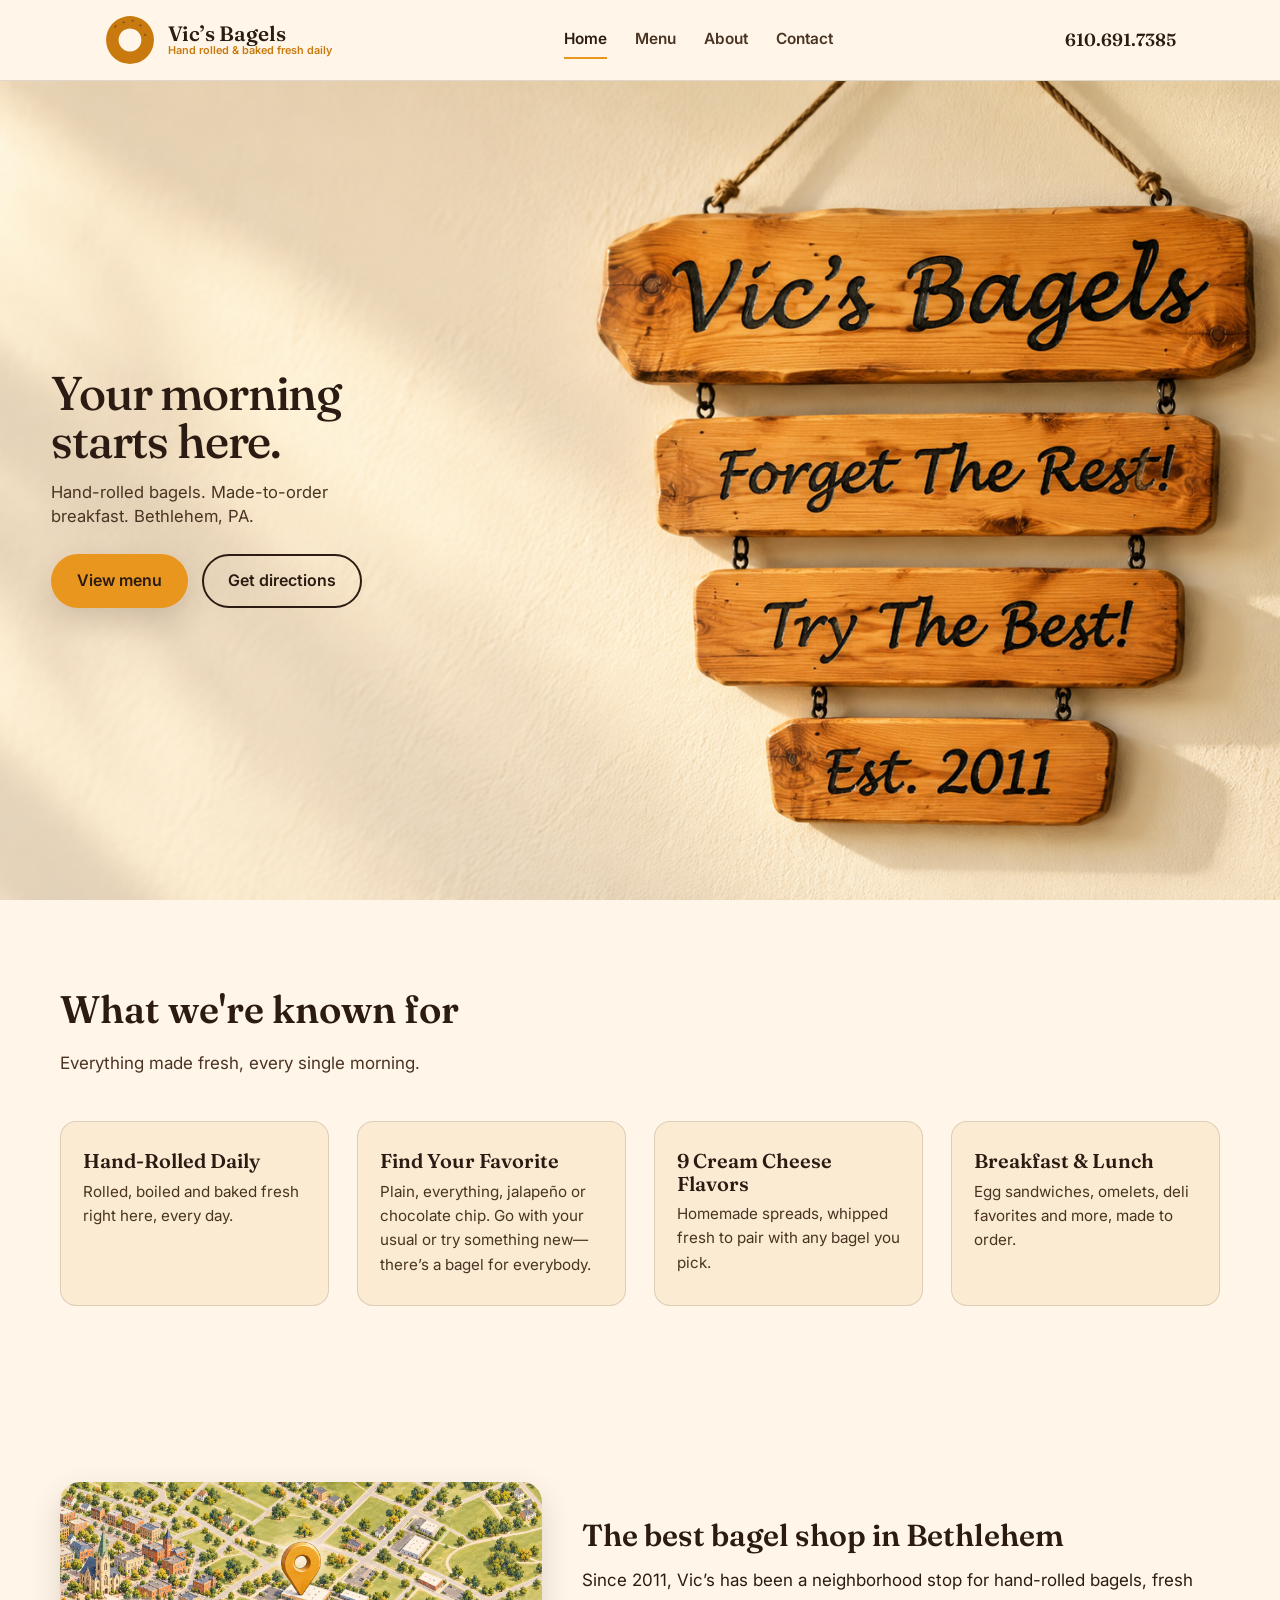
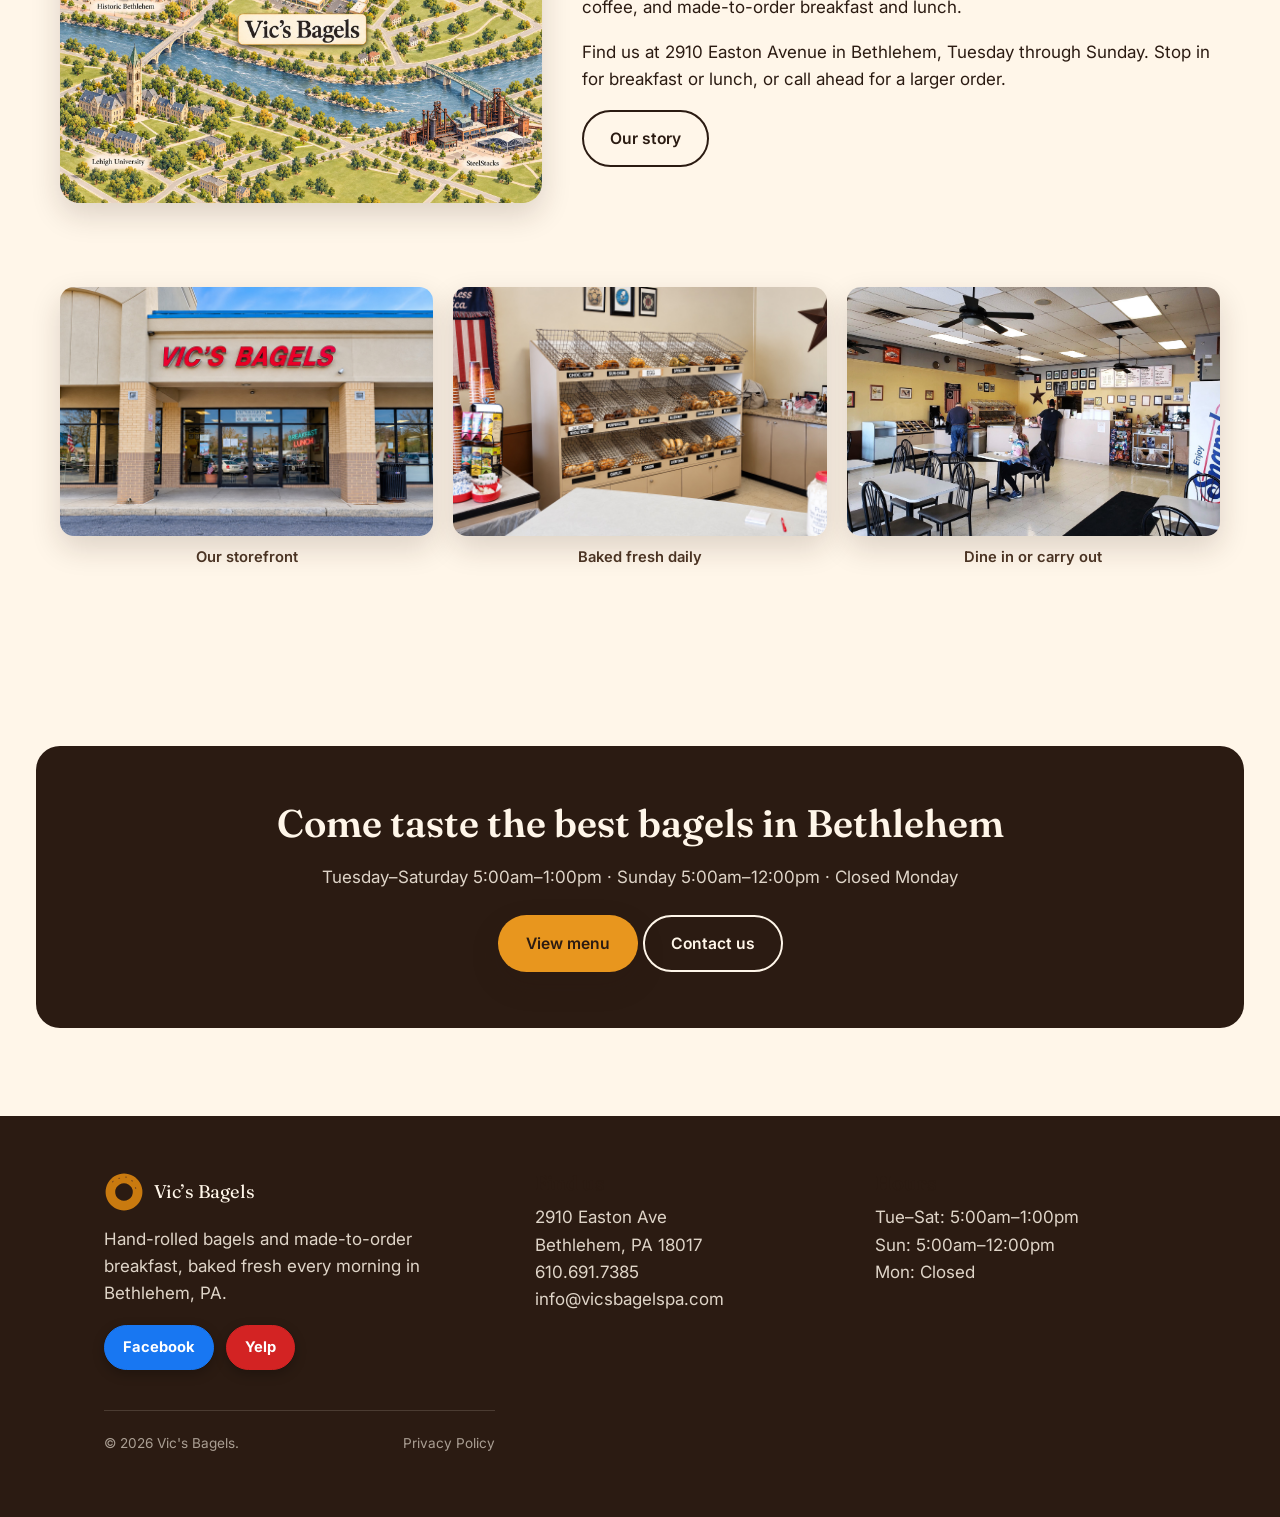
==== commit 191e733f: "Match the phone homepage hero and first feature rows to the approved mockup. Co-authored-by: Cursor " ====
--- a/index.html
+++ b/index.html
@@ -61,7 +61,7 @@
     <div class="hero-content">
       <h1>Your morning<br>starts here.</h1>
       <h1 class="hero-title-phone">Your<br>morning<br>starts here.</h1>
-      <p class="lede">Hand-rolled bagels. Made-to-order breakfast. <span class="lede-place">Bethlehem, PA.</span></p>
+      <p class="lede"><span class="lede-line">Hand-rolled bagels.</span> <span class="lede-line">Made-to-order</span> <span class="lede-line">breakfast.</span> <span class="lede-place">Bethlehem, PA.</span></p>
       <div class="cta-row">
         <a class="btn btn-primary" href="/menu.html">View menu</a>
         <a class="btn btn-outline" href="https://maps.google.com/?q=Vic%27s+Bagels+2910+Easton+Ave+Bethlehem+PA+18017" target="_blank" rel="noopener">Get directions</a>
@@ -69,10 +69,7 @@
     </div>
   </div>
   <div class="hero-right">
-    <picture>
-      <source media="(max-width: 860px)" srcset="/hero-sign-cut.png" type="image/png">
-      <img src="/hero%20banner.PNG" alt="Hanging wooden sign reading Vic's Bagels, Forget The Rest, Try The Best, Est. 2011" width="1672" height="941">
-    </picture>
+    <img src="/hero%20banner.PNG" alt="Hanging wooden sign reading Vic's Bagels, Forget The Rest, Try The Best, Est. 2011" width="1672" height="941">
   </div>
 </section>
 
@@ -132,10 +129,10 @@
         </div>
       </article>
       <article class="m-row m-flip">
-        <img src="/platebagels.png" alt="Tray of plain, everything, and sesame bagels" width="1536" height="1024" loading="lazy" decoding="async">
+        <img src="/bcnegchz.jpg" alt="Egg, cheese, and bacon breakfast sandwich on an everything bagel" width="1536" height="1024" loading="lazy" decoding="async">
         <div>
           <h3>Find Your Favorite</h3>
-          <p>Plain, everything, jalapeño or chocolate chip. Go with your usual or try something new—there’s a bagel for everybody.</p>
+          <p>Your usual, made your way.</p>
         </div>
       </article>
       <article class="m-row">
@@ -158,7 +155,7 @@
 
   <section class="m-bethlehem" aria-labelledby="m-shop-title">
     <h2 id="m-shop-title">The Best Bagel Shop in Bethlehem</h2>
-    <img class="m-map" src="/vicsbgls.jpg" alt="Illustrated map of Bethlehem with Vic's Bagels marked near Historic Bethlehem, Lehigh University, and SteelStacks" width="1536" height="1024" loading="lazy" decoding="async">
+    <a class="m-map-link" href="https://maps.google.com/?q=Vic%27s+Bagels+2910+Easton+Ave+Bethlehem+PA+18017" target="_blank" rel="noopener"><img class="m-map" src="/vicsbgls.jpg" alt="View Vic’s Bagels location on Google Maps." width="1536" height="1024" loading="lazy" decoding="async"></a>
     <div class="m-shop-copy">
       <p>Since 2011, Vic’s has been a neighborhood stop for hand-rolled bagels, fresh coffee, and made-to-order breakfast and lunch.</p>
       <p>Find us at 2910 Easton Avenue in Bethlehem, Tuesday through Sunday. Stop in for breakfast or lunch, or call ahead for a larger order.</p>
--- a/style.css
+++ b/style.css
@@ -67,45 +67,58 @@
 }
 .hero-title-phone,.home-phone,.home-m-links{display:none}
 @media (max-width:860px){
-  body:has(.home-page) .site-header .wrap{flex-wrap:nowrap;gap:10px;padding:8px 16px;}
+  body:has(.home-page) .site-header .wrap{flex-wrap:nowrap;gap:10px;min-height:70px;padding:12px 18px;box-sizing:border-box;}
   body:has(.home-page) .brand{gap:10px;min-width:0;}
-  body:has(.home-page) .brand svg{width:44px;height:44px;}
-  body:has(.home-page) .brand-word{font-size:1.2rem;}
+  body:has(.home-page) .brand svg{width:46px;height:46px;}
+  body:has(.home-page) .brand-word{font-size:1.4rem;}
   body:has(.home-page) .brand-word span{display:none;}
   body:has(.home-page) .nav-toggle{position:relative;z-index:3;min-width:44px;min-height:44px;}
+  body:has(.home-page){font-family:Georgia,"Times New Roman",serif;}
+  body:has(.home-page) :is(h1,h2,h3,h4,.brand-word,.header-phone,.btn,nav.main-nav a,.footer-brand span,.home-footer,.home-footer p,.home-footer a){font-family:Georgia,"Times New Roman",serif;}
+  body:has(.home-page) :is(h1,h2,h3,h4,.brand-word){font-weight:700;}
   .home-page > section:not(.hero-v4){display:none;}
   .home-phone{display:block;}
-  .home-page .hero-v4{display:grid;grid-template-columns:minmax(0,1.2fr) minmax(0,.8fr);grid-template-areas:"title sign" "copy copy" "cta cta";align-items:center;gap:8px 12px;height:auto;min-height:0;margin:0;padding:8px 16px 14px;background:#F6EFE4;border:0;border-radius:0;box-shadow:none;overflow:visible;}
-  .home-page .hero-v4 .hero-left,
-  .home-page .hero-v4 .hero-content{display:contents;}
+  .home-page .hero-v4{display:block;position:relative;aspect-ratio:390/440;height:auto;min-height:0;margin:0;padding:0;background:#F4E4C8 url("/mobile-hero.png") top center/cover no-repeat;border:0;border-radius:0;box-shadow:none;overflow:hidden;}
+  .home-page .hero-v4 .hero-right{display:none;}
+  .home-page .hero-v4 .hero-left{position:absolute;top:22%;left:0;bottom:auto;display:flex;width:auto;max-width:50%;min-width:0;height:auto;align-items:flex-start;padding:0 0 0 20px;background:transparent;}
+  .home-page .hero-v4 .hero-content{display:flex;flex-direction:column;align-items:flex-start;gap:10px;max-width:none;min-width:0;}
   .home-page .hero-v4 h1:not(.hero-title-phone){display:none;}
-  .home-page .hero-v4 h1.hero-title-phone{display:block;grid-area:title;margin:0;max-width:none;font-size:clamp(1.55rem,6.6vw,1.82rem);font-weight:500;line-height:1.02;letter-spacing:-0.025em;}
-  .home-page .hero-v4 .hero-right{grid-area:sign;position:relative;inset:auto;top:auto;transform:none;display:flex;justify-content:flex-end;align-items:center;margin:0;height:auto;background:transparent;}
-  .home-page .hero-v4 .hero-right img{position:relative;inset:auto;width:auto;height:auto;max-width:100%;max-height:128px;aspect-ratio:auto;object-fit:contain;object-position:center;border-radius:0;background:transparent;-webkit-mask-image:none;mask-image:none;}
-  .home-page .hero-v4 .lede{grid-area:copy;max-width:none;margin:0;font-size:16px;line-height:1.4;color:var(--crust-soft);}
+  .home-page .hero-v4 h1.hero-title-phone{display:block;margin:0;max-width:none;font-family:Georgia,"Times New Roman",serif;font-size:clamp(1.42rem,6.4vw,1.58rem);font-weight:700;line-height:1.05;letter-spacing:-0.02em;white-space:nowrap;}
+  .home-page .hero-v4 .lede{max-width:none;margin:0;font-family:Georgia,"Times New Roman",serif;font-size:15.5px;font-weight:400;line-height:1.35;color:var(--crust);}
+  .home-page .hero-v4 .lede-line,
   .home-page .hero-v4 .lede-place{display:block;}
-  .home-page .hero-v4 .cta-row{grid-area:cta;display:flex;flex-flow:row wrap;align-items:center;gap:10px;margin:0;}
-  .home-page .hero-v4 .cta-row .btn{min-height:44px;padding:0 14px;font-size:.92rem;}
+  .home-page .hero-v4 .cta-row{display:flex;flex-direction:column;align-items:flex-start;gap:8px;margin:2px 0 0;max-width:100%;}
+  .home-page .hero-v4 .cta-row .btn{width:136px;min-height:44px;padding:0 12px;justify-content:center;font-family:Georgia,"Times New Roman",serif;font-size:15.5px;font-weight:700;line-height:1;white-space:nowrap;box-shadow:none;}
+  .home-page .hero-v4 .cta-row .btn-primary{background:var(--yolk);color:var(--crust);border-color:transparent;}
+  .home-page .hero-v4 .cta-row .btn-outline{background:transparent;color:var(--crust);border-width:1.5px;border-color:var(--crust);}
   .home-phone section{padding:28px 16px 0;background:transparent;}
+  .home-phone .m-food{padding:26px 20px 0;}
   .home-phone section:last-child{padding-bottom:28px;}
   .home-phone h2{font-size:1.55rem;line-height:1.12;margin:0;}
+  .home-phone .m-food h2{font-size:clamp(1.62rem,7.1vw,1.8rem);line-height:1.1;font-weight:700;}
   .home-phone h3{font-size:1.2rem;line-height:1.15;margin:0 0 6px;}
+  .home-phone .m-food h3{font-size:1.3rem;line-height:1.15;margin:0 0 4px;font-weight:700;}
   .home-phone p{max-width:none;margin:0;font-size:16px;line-height:1.4;color:var(--crust-soft);}
-  .m-rows{display:flex;flex-direction:column;gap:18px;margin-top:14px;}
-  .m-row{display:grid;grid-template-columns:minmax(0,40%) minmax(0,1fr);gap:12px;align-items:center;}
-  .m-row.m-flip{grid-template-columns:minmax(0,1fr) minmax(0,40%);}
+  .home-phone .m-food p{font-size:15.5px;line-height:1.4;}
+  .m-rows{display:flex;flex-direction:column;gap:22px;margin-top:18px;}
+  .m-row{display:grid;grid-template-columns:minmax(0,47%) minmax(0,1fr);gap:15px;align-items:center;}
+  .m-row.m-flip{grid-template-columns:minmax(0,1fr) minmax(0,47%);}
   .m-row.m-flip img{order:2;}
-  .home-phone .m-row img{width:100%;height:auto;aspect-ratio:4/5;object-fit:cover;border-radius:16px;}
+  .home-phone .m-row img{width:100%;height:auto;aspect-ratio:4/3;object-fit:cover;border-radius:12px;}
   .m-food .m-row:nth-child(1) img{object-position:center 46%;}
-  .m-food .m-row:nth-child(2) img{object-position:center 42%;}
+  .m-food .m-row:nth-child(2) img{object-position:center 58%;}
   .m-food .m-row:nth-child(3) img{object-position:center 62%;}
   .m-food .m-row:nth-child(4) img{object-position:center 64%;}
   .m-bethlehem h2{margin:0 0 12px;font-size:1.45rem;}
-  .m-shop-copy{margin-top:12px;display:flex;flex-direction:column;gap:8px;}
+  .m-shop-copy{margin-top:12px;padding:0 12px;display:flex;flex-direction:column;gap:12px;}
+  .home-phone .m-shop-copy p{font-family:Georgia,"Times New Roman",serif;font-weight:400;font-size:16px;line-height:1.6;text-align:left;}
   .m-more{display:inline-flex;align-items:center;min-height:44px;margin-top:6px;font-weight:600;font-size:1rem;color:var(--yolk-deep);text-decoration:none;}
   .m-more:hover{color:var(--crust);}
   .m-food .m-more{margin-top:10px;}
-  .m-map{width:100%;height:auto;aspect-ratio:3/2;object-fit:contain;object-position:center;border-radius:16px;}
+  .m-map-link{display:block;border-radius:16px;color:inherit;text-decoration:none;}
+  .m-map-link:hover{text-decoration:none;}
+  .m-map-link:focus-visible{outline:2px solid var(--yolk-deep);outline-offset:3px;}
+  .m-map{width:100%;height:auto;aspect-ratio:3/2;object-fit:contain;object-position:center;border-radius:16px;border:0;}
   .home-footer{padding:18px 0 16px;border-top:0;background-color:#2B1B12;background-image:
     radial-gradient(ellipse at 50% 40%, rgba(43,27,18,.93) 0%, rgba(43,27,18,.62) 48%, rgba(43,27,18,.12) 100%),
     radial-gradient(8px 3px at 14px 20px, rgba(244,228,196,.62) 60%, transparent 62%),
@@ -144,11 +157,12 @@
   .home-footer .home-m-links a{color:var(--cream);text-decoration:none;font-weight:600;min-height:44px;display:inline-flex;align-items:center;}
 }
 @media (max-width:360px){
-  .home-page .hero-v4{padding-left:16px;padding-right:16px;gap:8px 10px;}
-  .home-page .hero-v4 h1.hero-title-phone{font-size:1.5rem;}
-  .home-page .hero-v4 .hero-right img{max-height:112px;}
-  .home-page .hero-v4 .cta-row .btn{padding:0 12px;font-size:.9rem;}
+  .home-page .hero-v4 .hero-left{width:40%;padding-left:16px;}
+  .home-page .hero-v4 h1.hero-title-phone{font-size:1.45rem;}
+  .home-page .hero-v4 .lede{font-size:14px;}
+  .home-page .hero-v4 .cta-row .btn{width:124px;font-size:14px;}
   .home-phone section{padding-left:16px;padding-right:16px;}
+  .home-phone .m-food{padding-left:16px;padding-right:16px;}
   .m-row,.m-shop .m-row{gap:12px;}
 }
 @media (min-width:1041px){
